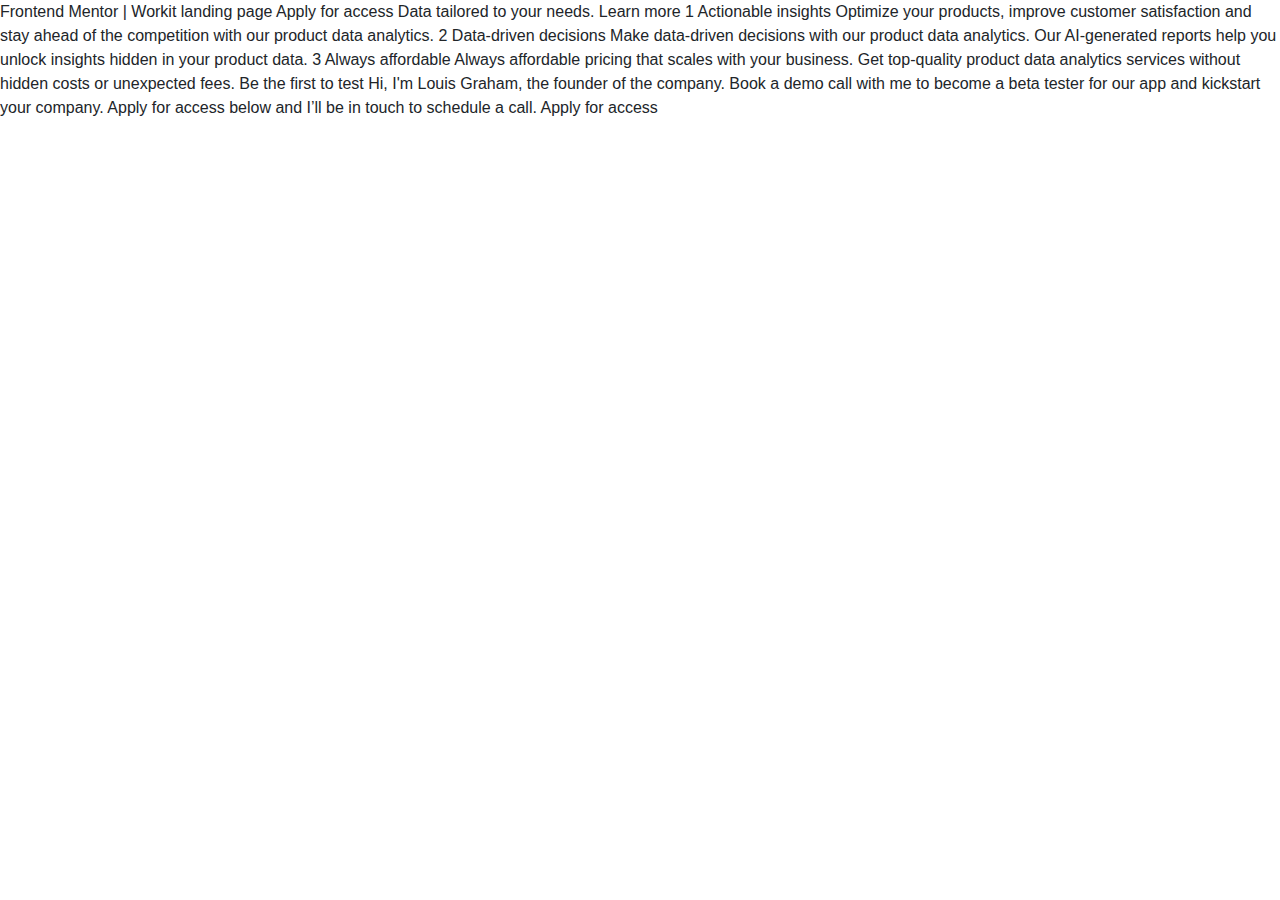
==== workit-landing-page/index.html @ a341c865 "first commit" ====
<!DOCTYPE html>
<html lang="en">
<head>
  <meta charset="UTF-8">
  <meta name="viewport" content="width=device-width, initial-scale=1.0">

  <link rel="icon" type="image/png" sizes="32x32" href="./assets/images/favicon-32x32.png">
  <link rel="stylesheet" href="https://cdn.jsdelivr.net/npm/bootstrap@4.3.1/dist/css/bootstrap.min.css" integrity="sha384-ggOyR0iXCbMQv3Xipma34MD+dH/1fQ784/j6cY/iJTQUOhcWr7x9JvoRxT2MZw1T" crossorigin="anonymous">
  <link rel="stylesheet" href="/workit-landing-page/style.css"
  <title>Frontend Mentor | Workit landing page</title>
</head>
<body>

  Apply for access

  Data tailored to your needs.

  Learn more
  
  1

  Actionable insights
  
  Optimize your products, improve customer satisfaction and stay ahead of the competition 
  with our product data analytics.

  2

  Data-driven decisions

  Make data-driven decisions with our product data analytics. Our AI-generated reports help 
  you unlock insights hidden in your product data.

  3

  Always affordable

  Always affordable pricing that scales with your business. Get top-quality product data 
  analytics services without hidden costs or unexpected fees.

  Be the first to test

  Hi, I'm Louis Graham, the founder of the company. Book a demo call with me to become a 
  beta tester for our app and kickstart your company. Apply for access below and I’ll be 
  in touch to schedule a call.

  Apply for access

</body>
</html>
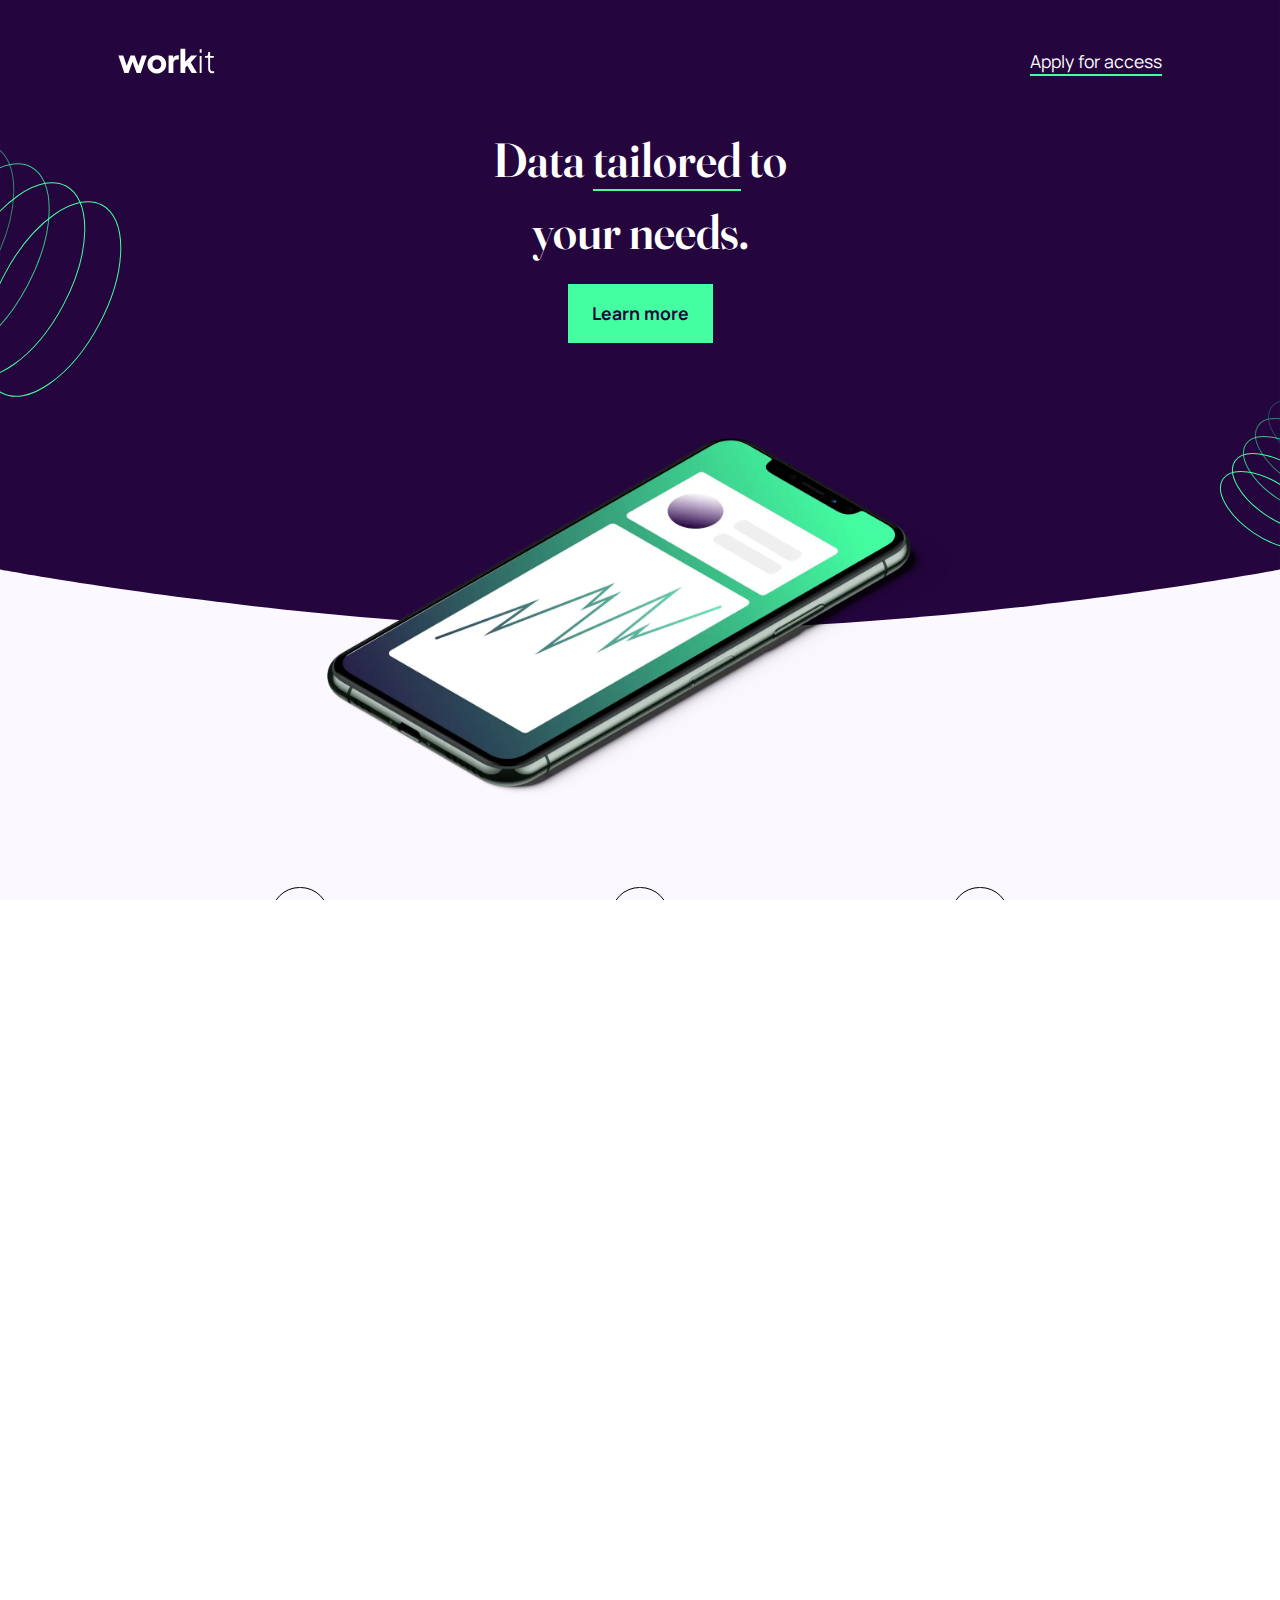
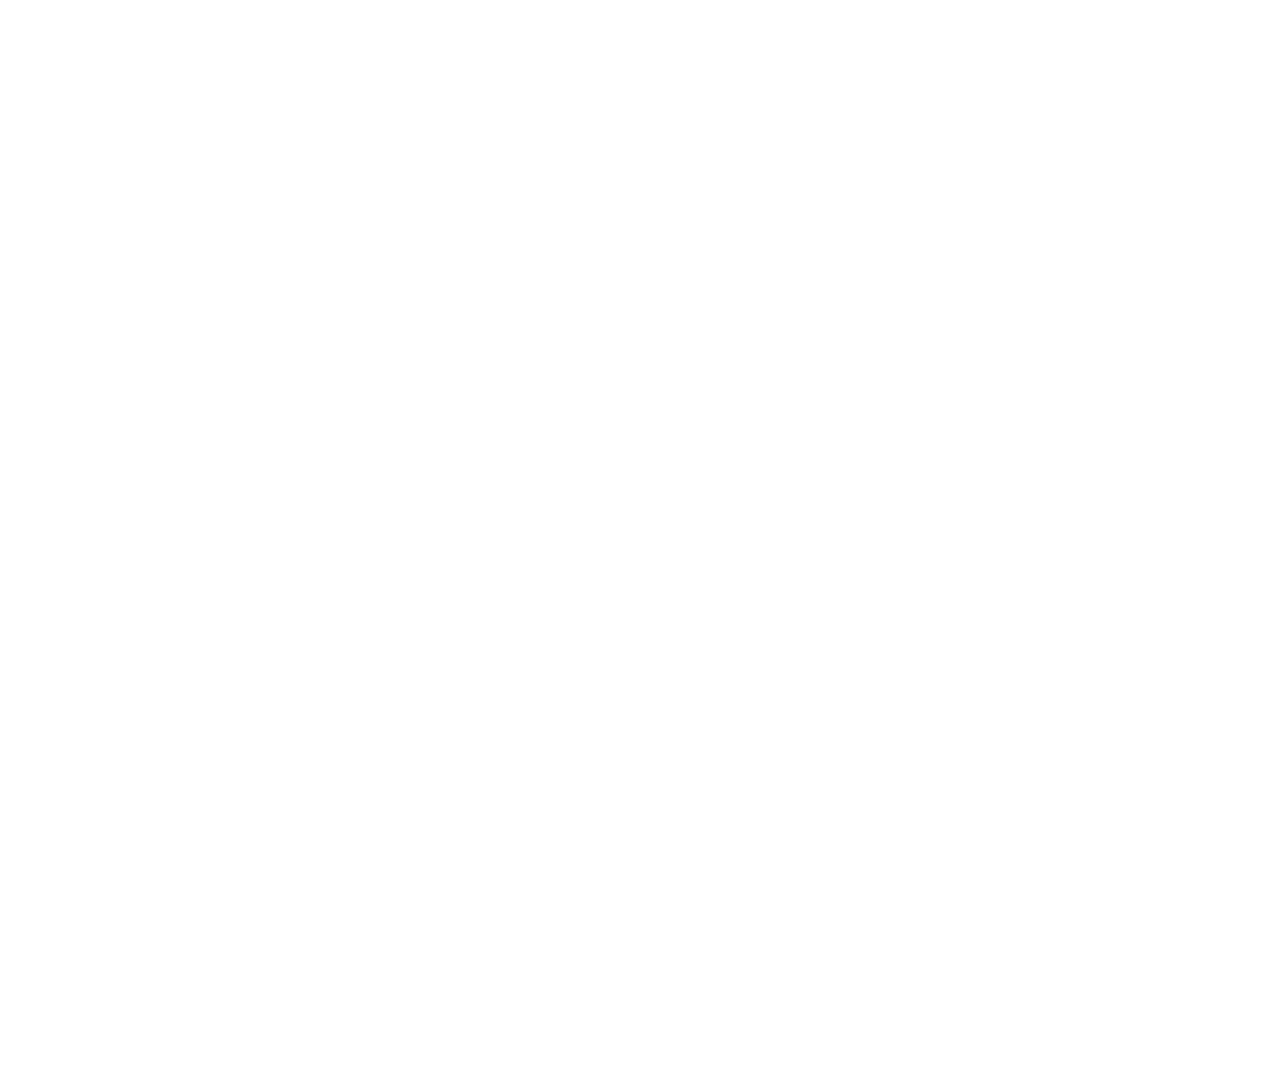
==== commit 1c7ba9e2: "update file name" ====
--- a/workit-landing-page/index.html
+++ b/workit-landing-page/index.html
@@ -6,45 +6,156 @@
 
   <link rel="icon" type="image/png" sizes="32x32" href="./assets/images/favicon-32x32.png">
   <link rel="stylesheet" href="https://cdn.jsdelivr.net/npm/bootstrap@4.3.1/dist/css/bootstrap.min.css" integrity="sha384-ggOyR0iXCbMQv3Xipma34MD+dH/1fQ784/j6cY/iJTQUOhcWr7x9JvoRxT2MZw1T" crossorigin="anonymous">
-  <link rel="stylesheet" href="/workit-landing-page/style.css"
-  <title>Frontend Mentor | Workit landing page</title>
+  <link rel="stylesheet" href="./style.css">
+  <title>Workit landing page</title>
 </head>
 <body>
+  <section class="wrap-layer">
+    
+    <div class="container text-layer">
+    <nav class="row mt-5 px-5">
+      <div class=" logo-link col pl-0">
+        <img src="./assets/images/logo-light.svg"/>
+      </div>
+      <div class="nav-links access-link">Apply for access</div>
+    </nav>
+  
+    <div class="text-center mt-5">
+      <div class="hero-text">Data <span class="access-link">tailored</span> to <br> your needs.</div>
+      <button class="learn-more-btn mt-3 p-3 px-4">Learn more</button>
+    </div>
+    
 
-  Apply for access
+   
+    </div>
+  <div class="hero-bg-1">
+    <img class="hero-img-1" src="./assets/images/bg-pattern-1.svg"/>
+    <img class="hero-img-2" src="./assets/images/bg-pattern-2.svg" />
+  </div>
 
-  Data tailored to your needs.
 
-  Learn more
+
   
-  1
+</section>
+<section class="wrap-layer-2">
 
-  Actionable insights
+  <div class="hero-phone-img text-center">
+    <img src="./assets/images/image-hero.webp" />
+    <div class="container">
+    
+      <div class="home-text">
+      <div class="row col-12 col-lg-4">
+        <div class="col-12 col-md-3 col-lg-12 my-auto">
+          <div class="copy-num">
+            1
+          </div>
+        </div>
+        <div class="col-12 col-md-9 col-lg-12 text-md-left text-lg-center">
+          <div class="copy-title">
+            Actionable insights
+          </div>
+          <div class="copy-text">
+            Optimize your products, improve customer satisfaction and stay ahead of the competition 
+            with our product data analytics.
+          </div>
+        </div>
+    </div>
+    
+    <div class="row col-12 col-lg-4">
+      <div class="col-12 col-md-3 col-lg-12 my-auto">
+      <div class="copy-num">
+        2
+      </div>
+    </div>
+    <div class="col-12 col-md-9 col-lg-12 text-md-left text-lg-center">
+      <div class="copy-title">
+      Data-driven decisions
+      </div>
+      <div class="copy-text">
+        Make data-driven decisions with our product data analytics. Our AI-generated reports help 
+        you unlock insights hidden in your product data.
+      </div>
+    </div>
+    </div>
   
-  Optimize your products, improve customer satisfaction and stay ahead of the competition 
-  with our product data analytics.
+    <div class="row col-12 col-lg-4">
+      <div class="col-12 col-md-3 col-lg-12 my-auto">
+      <div class="copy-num">
+        3
+      </div>
+    </div>
+    <div class="col-12 col-md-9 col-lg-12 text-md-left text-lg-center">
+      <div class="copy-title">
+        Always affordable
+      </div>
+      <div class="copy-text">
+        Always affordable pricing that scales with your business. Get top-quality product data 
+        analytics services without hidden costs or unexpected fees.
 
-  2
+      </div> 
+    </div>
+  </div>
+    </div>
 
-  Data-driven decisions
+  </div>
+  </div>
 
-  Make data-driven decisions with our product data analytics. Our AI-generated reports help 
-  you unlock insights hidden in your product data.
 
-  3
+  
+  
 
-  Always affordable
+  
+ 
+</section>
+<section class="founder">
+  <div class="founder-img">
+    <img src="./assets/images/image-founder.webp" />
+  </div>
 
-  Always affordable pricing that scales with your business. Get top-quality product data 
-  analytics services without hidden costs or unexpected fees.
+  <div class="founder-wrapper text-center text-md-left mx-3 p-5">
+    <div class="founder-title mt-2">
+      Be the first to test
+    </div>
+  
+    <div class="founder-text mt-3">
+      Hi, I'm Louis Graham, the founder of the company. Book a demo call with me to become a 
+      beta tester for our app and kickstart your company. Apply for access below and I’ll be 
+      in touch to schedule a call.
+    </div>
+  
+    <div >
+      <button class="learn-more-btn mt-4 mb-2 p-3 px-4">Apply for access</button>
+    </div>
+    
+    <div class="founder-svg">
+      <img src="./assets/images/bg-pattern-1.svg" />
+    </div>
+  </div>
+ 
+  <div class="container logo-beneath text-center">
+    <div>
+      <img src="./assets/images/logo-dark.svg" />
+    </div>
+    <div class="row w-50 mx-auto my-4">
+      <div class="col text-md-right">
+        <img src="./assets/images/icon-facebook.svg" />
+      </div>
+      <div class="col">
+        <img src="./assets/images/icon-twitter.svg"/>
+      </div>
+      <div class="col text-md-left">
+        <img src="./assets/images/icon-instagram.svg"/>
+      </div>
+    </div>
+  </div>
+ 
+</section>
 
-  Be the first to test
 
-  Hi, I'm Louis Graham, the founder of the company. Book a demo call with me to become a 
-  beta tester for our app and kickstart your company. Apply for access below and I’ll be 
-  in touch to schedule a call.
+  
 
-  Apply for access
-
+  <script src="https://code.jquery.com/jquery-3.3.1.slim.min.js" integrity="sha384-q8i/X+965DzO0rT7abK41JStQIAqVgRVzpbzo5smXKp4YfRvH+8abtTE1Pi6jizo" crossorigin="anonymous"></script>
+  <script src="https://cdn.jsdelivr.net/npm/popper.js@1.14.7/dist/umd/popper.min.js" integrity="sha384-UO2eT0CpHqdSJQ6hJty5KVphtPhzWj9WO1clHTMGa3JDZwrnQq4sF86dIHNDz0W1" crossorigin="anonymous"></script>
+  <script src="https://cdn.jsdelivr.net/npm/bootstrap@4.3.1/dist/js/bootstrap.min.js" integrity="sha384-JjSmVgyd0p3pXB1rRibZUAYoIIy6OrQ6VrjIEaFf/nJGzIxFDsf4x0xIM+B07jRM" crossorigin="anonymous"></script>
 </body>
 </html>--- a/workit-landing-page/style.css
+++ b/workit-landing-page/style.css
@@ -0,0 +1,314 @@
+@font-face {
+    font-family: 'Fruances 144' ;
+    src: url('./assets/fonts/fraunces/static/Fraunces_144pt-SemiBold.ttf');
+}
+
+@font-face {
+    font-family: 'Manrope';
+    src: url('./assets/fonts/manrope/Manrope-VariableFont_wght.ttf')
+}
+
+
+
+*, *::before, *::after {
+    margin: 0;
+    padding: 0;
+    box-sizing: border-box;
+}
+
+
+html, body{
+    height: 100%;
+    margin: 0;
+    overflow-x: hidden;
+}
+
+.wrap-layer{
+    height: 90vh;
+    background-image: url('./assets/images/hero-bg.svg');
+    background-repeat: no-repeat;
+    background-position: bottom;
+    background-size: cover;
+    position: relative;
+    z-index: 1;
+}
+
+.wrap-layer-2{
+    margin-top: -5%;
+    background-image: url('./assets/images/hero-bg-2.svg');
+    background-repeat: no-repeat;
+    background-position: bottom;
+    background-size: cover;
+    position: relative;
+}
+/* .wrap-layer svg{
+    max-width: 100%;
+} */
+
+.text-layer{
+    position: absolute;
+    right: 0;
+    left: 0;
+    
+    /* width: 100%; */
+    /* height: auto; */
+    color: white;
+}
+
+
+
+.nav-links{
+    font-family: 'Manrope', sans-serif;
+    font-size: 1.1em;
+}
+
+.access-link{
+    border-bottom: 2px solid #44FFA1;
+}
+
+.hero-text{
+    font-family: 'Fruances 144', serif;
+    font-size: 4em;
+}
+
+.learn-more-btn{
+    font-family: 'Manrope', sans-serif;
+    font-weight: bold;
+    font-size: 1.1em;
+    color: #24053E;
+    background-color: #44FFA1;
+    border: none;
+
+}
+
+.hero-bg-1{
+    height: 100vh;
+    /* left: -150px; */
+}
+
+.hero-img-1{
+    margin-top: 8%;
+    position: absolute;
+    left: -150px;
+}
+
+.hero-img-2{
+    margin-top: 20%;
+    position: absolute;
+    right: -70px;
+}
+
+.hero-phone-img img{
+height: 30vw;
+margin-top: -10vw;
+}
+
+.home-text{
+    color: black;
+    margin-top: 8%;
+    display: flex;
+    flex-wrap:wrap;
+    justify-content: center;
+}
+
+.home-text.row{
+    
+}
+
+.hero-phone-img{
+ width: 100%;
+ position: absolute;
+ z-index: 2;
+}
+
+.copy-num{
+    border: solid 1px black;
+    border-radius: 50%;
+    height: 3em;
+    width: 3em;
+    display: flex;
+    justify-content: center;
+    align-items: center;
+    margin: auto;
+    font-size: 1.2em;
+    margin-bottom: 3%;
+    font-family: 'Fruances 144', serif;
+}
+
+.copy-title{
+    font-family: 'Fruances 144', serif;
+    font-size: 2em;
+    margin-bottom: 3%;
+}
+
+.copy-text{
+    margin-bottom: 15%;
+    font-family: 'Manrope', sans-serif;
+}
+
+.founder{
+    position: relative;
+}
+
+.founder-img{
+    margin-top: 30%;
+}
+
+.founder-wrapper{
+    background-color: #24053E;
+    color: white;
+    position: absolute;
+    z-index: 5;
+    margin-top: -10%;;
+}
+
+.founder-title{
+    font-family: 'Fruances 144', serif;
+    font-size: 2em;
+}
+
+.founder-text{
+    font-family: 'Manrope', sans-serif;
+    line-height: 175%;
+}
+
+/* ******** MEDIA QUERIES ********* */
+
+@media screen and (min-width: 375px){
+    .hero-bg-1{
+        display: none;
+    }
+    .hero-text{
+        font-size: 3em;;
+    }
+
+    .wrap-layer{
+        height: 70vh;
+    }
+
+    .wrap-layer-2{
+        height: 125vh;
+    }
+
+    .hero-phone-img img{
+        height: 25vh;
+        margin-top: -22vw;
+    }
+
+    .founder-img{
+        width: 100%;
+        text-align: center;
+    }
+
+    .founder-img img{
+        height: 30vh;
+    }
+
+    .founder-svg{
+        display: none;
+    }
+
+    .logo-beneath{
+        padding-top:30em;
+    }
+}
+
+@media screen and (min-width: 768px){
+
+    .wrap-layer-2{
+        height: 120vh;
+    }
+
+    .hero-phone-img img{
+        height: 40vh;
+        margin-top: -10vw;
+    }
+    .hero-bg-1{
+        display: block;
+    }
+    .hero-img-1{
+        margin-top: 8%;
+        position: absolute;
+        left: -190px;
+    }
+    .hero-img-2{
+        margin-top: 30%;
+        position: absolute;
+        right: -100px;
+    }
+    .founder-img{
+        margin-top: 20%;
+        text-align: left;
+        padding-left: 5%;
+    }
+    .founder-img img{
+        height: 40vh;
+    }
+    .founder-wrapper{
+        width: 65%;
+        right: 5%;
+        margin-top: -20%;
+    }
+
+    .founder-svg{
+        display: block;
+    }
+
+    .founder-svg img{
+        height: 12.5em;
+    }
+
+    .founder-svg {
+        position: absolute;  
+        right: 5%;
+        bottom: -25%;
+    }
+
+    .logo-beneath{
+        padding-top:20em;
+    }
+
+}
+
+@media screen and (min-width: 1440px){
+    .wrap-layer-2 {
+        height: 110vh;
+    }
+    .hero-text{
+        font-size: 4em;
+    }
+    .hero-phone-img img{
+        height: 50vh;
+        margin-top: -1vw;
+    }
+    .hero-img-1{
+        margin-top: 8%;
+        position: absolute;
+        left: -150px;
+    }
+    
+    .hero-img-2{
+        margin-top: 20%;
+        position: absolute;
+        right: -70px;
+    }
+
+
+
+    .founder-img{
+        margin-top: 10%;
+        text-align: left;
+        padding-left: 15%;
+    }
+    .founder-img img{
+        height: 40vh;
+    }
+    .founder-wrapper{
+        width: 50%;
+        right: 15%;
+        margin-top: -14%;
+    }
+}
+
+
+
